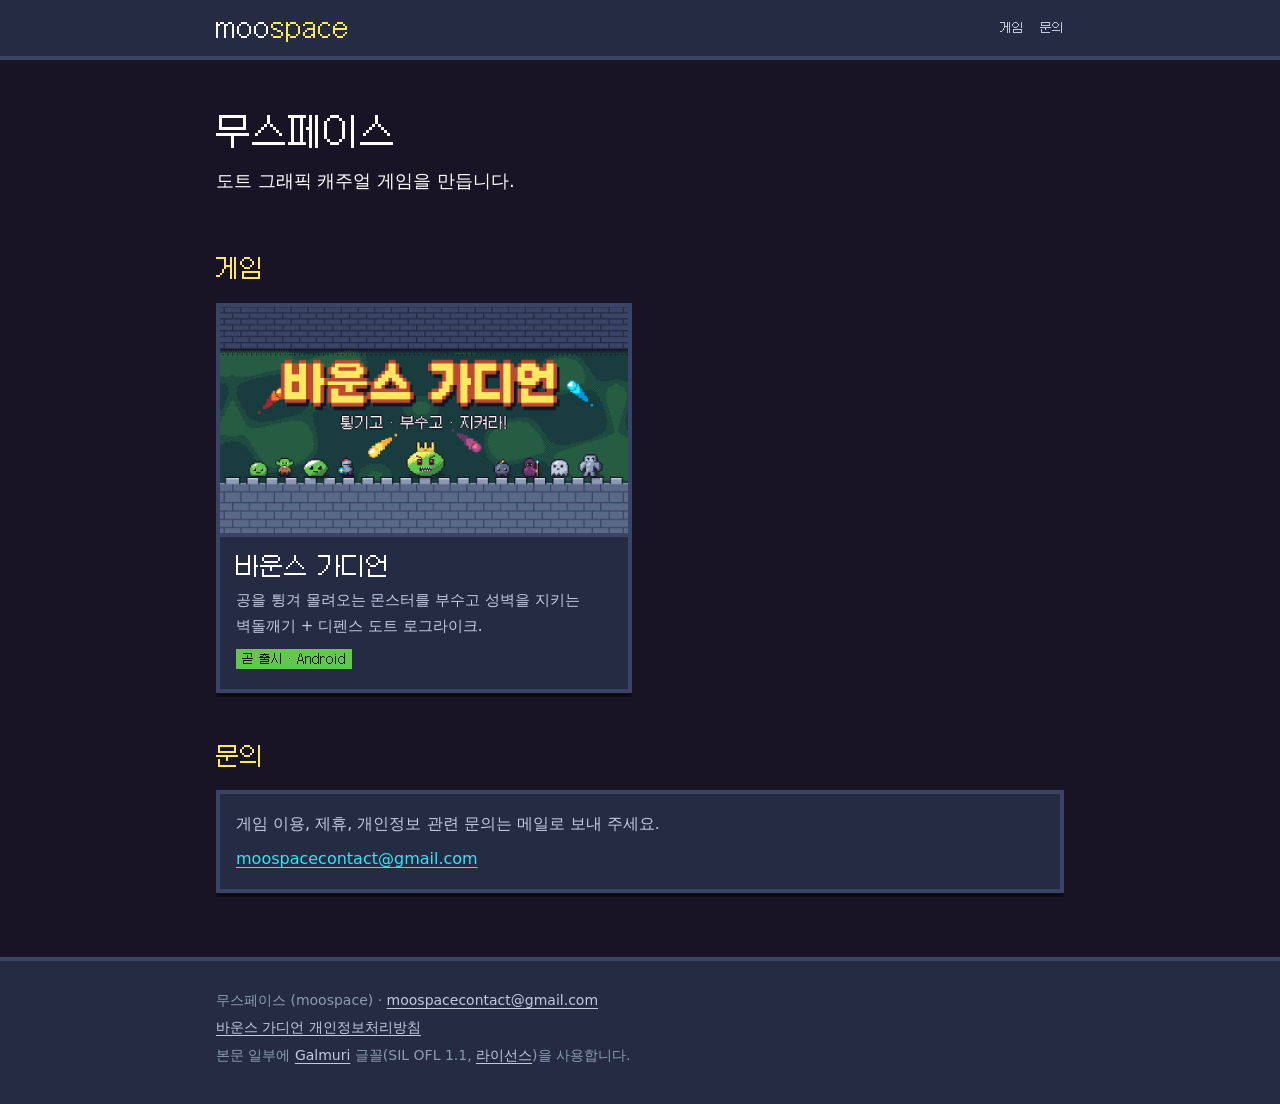
==== index.html @ c6a9579c "moospace site: studio home, Bounce Guardian page, privacy policy, app-ads.txt" ====
<!doctype html>
<html lang="ko">
<head>
<meta charset="utf-8">
<meta name="viewport" content="width=device-width, initial-scale=1">
<title>moospace · 무스페이스</title>
<meta name="description" content="게임 개발사 무스페이스(moospace)의 게임을 소개합니다.">
<meta name="theme-color" content="#181425">
<link rel="canonical" href="https://moul93.github.io/">
<link rel="icon" type="image/png" href="/assets/favicon.png">
<link rel="apple-touch-icon" href="/assets/apple-touch-icon.png">
<link rel="preload" href="/fonts/Galmuri11.woff2" as="font" type="font/woff2" crossorigin>
<link rel="stylesheet" href="/assets/site.css">
<meta property="og:type" content="website">
<meta property="og:site_name" content="moospace">
<meta property="og:title" content="moospace · 무스페이스">
<meta property="og:description" content="게임 개발사 무스페이스(moospace)의 게임을 소개합니다.">
<meta property="og:url" content="https://moul93.github.io/">
<meta property="og:image" content="https://moul93.github.io/bounce-guardian/img/graphic.png">
<meta property="og:image:width" content="1024">
<meta property="og:image:height" content="578">
<meta property="og:locale" content="ko_KR">
<meta name="twitter:card" content="summary_large_image">
</head>
<body>
<header class="site-head">
  <div class="wrap">
    <a class="brand" href="/">moo<span>space</span></a>
    <nav class="site-nav" aria-label="사이트">
      <a href="/#games">게임</a>
      <a href="/#contact">문의</a>
    </nav>
  </div>
</header>

<main class="wrap">
  <section class="hero-studio">
    <h1>무스페이스</h1>
    <p class="lead">도트 그래픽 캐주얼 게임을 만듭니다.</p>
  </section>

  <section id="games" aria-labelledby="games-title">
    <h2 id="games-title">게임</h2>
    <!-- To add a game: copy this <a class="game-card"> block, point it at /<game-id>/,
         and give the game its own folder (see README.md). -->
    <div class="games">
      <a class="panel game-card" href="/bounce-guardian/">
        <img src="/bounce-guardian/img/graphic.png" width="1024" height="578" alt="바운스 가디언 대표 이미지: 성벽 위로 몰려오는 슬라임과 몬스터들">
        <div class="body">
          <h3>바운스 가디언</h3>
          <p>공을 튕겨 몰려오는 몬스터를 부수고 성벽을 지키는 벽돌깨기 + 디펜스 도트 로그라이크.</p>
          <span class="tag">곧 출시 · Android</span>
        </div>
      </a>
    </div>
  </section>

  <section id="contact" aria-labelledby="contact-title">
    <h2 id="contact-title">문의</h2>
    <div class="panel">
      <p style="margin:0">게임 이용, 제휴, 개인정보 관련 문의는 메일로 보내 주세요.</p>
      <p style="margin:8px 0 0"><a href="mailto:moospacecontact@gmail.com">moospacecontact@gmail.com</a></p>
    </div>
  </section>
</main>

<footer class="site-foot">
  <div class="wrap">
    <p>무스페이스 (moospace) · <a href="mailto:moospacecontact@gmail.com">moospacecontact@gmail.com</a></p>
    <p><a href="/bounce-guardian/privacy.html">바운스 가디언 개인정보처리방침</a></p>
    <p>본문 일부에 <a href="https://github.com/quiple/galmuri">Galmuri</a> 글꼴(SIL OFL 1.1, <a href="/fonts/OFL.txt">라이선스</a>)을 사용합니다.</p>
  </div>
</footer>
</body>
</html>
---- assets/site.css ----
/* moospace site: one stylesheet for every page.
   Colours are from the Endesga 32 palette the games use (src/gfx/sprites.ts PAL).
   Galmuri11 is a 12px bitmap design: use it at 12 / 24 / 36px so its pixels stay on the grid. */

@font-face {
  font-family: 'Galmuri11';
  src: url('/fonts/Galmuri11.woff2') format('woff2');
  font-weight: 400;
  font-display: swap;
}

:root {
  color-scheme: dark;
  --ink: #181425;      /* K */
  --panel: #262b44;    /* k */
  --edge: #3a4466;     /* n */
  --dim: #8b9bb4;      /* s */
  --text: #c0cbdc;     /* l */
  --white: #ffffff;    /* W */
  --gold: #fee761;     /* Y */
  --orange: #feae34;   /* y */
  --rust: #be4a2f;     /* o */
  --cyan: #2ce8f5;     /* T */
  --blue: #0099db;     /* B */
  --navy: #124e89;     /* b */
  --green: #63c74d;    /* G */
  --pixel: 'Galmuri11', ui-monospace, monospace;
  --body: system-ui, -apple-system, 'Segoe UI', 'Apple SD Gothic Neo', 'Malgun Gothic', sans-serif;
}

* { box-sizing: border-box; }

html { -webkit-text-size-adjust: 100%; }

body {
  margin: 0;
  background: var(--ink);
  color: var(--text);
  font: 16px/1.7 var(--body);
  word-break: keep-all;
  overflow-wrap: anywhere;
}

img { max-width: 100%; height: auto; }
/* Only for images drawn at a whole multiple of their pixel grid (icons). Screenshots and banners
   are shown smaller than their files, where nearest-neighbour sampling would chew up the pixels. */
.pixel, img.pixel { image-rendering: pixelated; image-rendering: crisp-edges; }

a { color: var(--cyan); text-underline-offset: 3px; }
a:hover { color: var(--white); }
a:focus-visible, .btn:focus-visible { outline: 2px solid var(--gold); outline-offset: 2px; }

.wrap { max-width: 880px; margin: 0 auto; padding: 0 16px; }

/* ---- header / footer */
.site-head {
  border-bottom: 4px solid var(--edge);
  background: var(--panel);
}
.site-head .wrap { display: flex; align-items: center; justify-content: space-between; gap: 12px; height: 56px; }
.brand { font: 24px/1 var(--pixel); color: var(--white); text-decoration: none; letter-spacing: 1px; }
.brand span { color: var(--gold); }
.site-nav { display: flex; gap: 16px; font: 12px/1 var(--pixel); }
.site-nav a { color: var(--text); text-decoration: none; }
.site-nav a:hover { color: var(--gold); }

.site-foot {
  margin-top: 64px;
  border-top: 4px solid var(--edge);
  background: var(--panel);
  padding: 24px 0 32px;
  font-size: 14px;
  color: var(--dim);
}
.site-foot p { margin: 4px 0; }
.site-foot a { color: var(--text); }

/* ---- headings */
h1, h2, h3, .pixel-text { font-family: var(--pixel); font-weight: 400; line-height: 1.4; }
h1 { font-size: 36px; color: var(--white); margin: 0 0 8px; }
h2 { font-size: 24px; color: var(--gold); margin: 48px 0 16px; }
h3 { font-size: 24px; color: var(--white); margin: 0 0 8px; }
@media (max-width: 420px) { h1 { font-size: 24px; } }

.lead { font-size: 18px; color: var(--white); margin: 8px 0 0; }
.muted { color: var(--dim); }

/* ---- panels: square corners with a stepped pixel edge */
.panel {
  background: var(--panel);
  border: 4px solid var(--edge);
  box-shadow: 0 4px 0 0 #0d0b14;
  padding: 16px;
}

/* ---- buttons, like the game's (flat colour, darker bottom edge) */
.btn {
  display: inline-flex; align-items: center; justify-content: center; gap: 8px;
  min-height: 48px; padding: 0 20px;
  font: 12px/1 var(--pixel); font-size: 24px;
  color: var(--ink); background: var(--orange);
  border: 0; border-bottom: 4px solid var(--rust);
  text-decoration: none;
}
.btn:hover { color: var(--ink); filter: brightness(1.08); }
.btn.blue { background: var(--blue); color: var(--white); border-bottom-color: var(--navy); }
.btn.small { font-size: 12px; min-height: 36px; padding: 0 14px; }
.btn[aria-disabled='true'] { background: var(--edge); color: var(--dim); border-bottom-color: #262b44; cursor: default; filter: none; }
.btn-row { display: flex; flex-wrap: wrap; gap: 12px; margin-top: 20px; }

/* ---- studio home */
.hero-studio { padding: 48px 0 8px; }
.games { display: grid; gap: 16px; grid-template-columns: repeat(auto-fill, minmax(min(100%, 340px), 1fr)); }
.game-card { display: flex; flex-direction: column; padding: 0; text-decoration: none; color: var(--text); }
.game-card:hover { border-color: var(--blue); color: var(--text); }
.game-card img { display: block; width: 100%; aspect-ratio: 1024 / 578; object-fit: cover; border-bottom: 4px solid var(--edge); }
.game-card .body { padding: 14px 16px 16px; }
.game-card h3 { margin-bottom: 4px; }
.game-card p { margin: 0; font-size: 15px; }
.tag { display: inline-block; margin-top: 10px; font: 12px/1 var(--pixel); color: var(--ink); background: var(--green); padding: 4px 6px; }

/* ---- game page */
.game-hero { padding: 24px 0 0; }
.game-hero .banner { display: block; width: 100%; border: 4px solid var(--edge); }
.title-row { display: flex; align-items: center; gap: 16px; margin-top: 24px; }
.title-row img { width: 88px; height: 88px; border: 4px solid var(--edge); flex: none; }
.title-row h1 { margin: 0; }
.title-row .sub { font: 12px/1.4 var(--pixel); color: var(--dim); margin: 4px 0 0; }

.store-note { font: 12px/1.6 var(--pixel); color: var(--dim); margin: 10px 0 0; }

.shots {
  display: grid; grid-auto-flow: column; grid-auto-columns: min(62%, 240px);
  gap: 12px; overflow-x: auto; padding: 4px 0 12px;
  scroll-snap-type: x mandatory; -webkit-overflow-scrolling: touch;
}
.shots figure { margin: 0; scroll-snap-align: start; }
.shots img { display: block; width: 100%; aspect-ratio: 720 / 1280; border: 4px solid var(--edge); background: var(--panel); }
.shots figcaption { font: 12px/1.5 var(--pixel); color: var(--dim); margin-top: 6px; }
.shots-hint { font: 12px/1 var(--pixel); color: var(--dim); margin: 0 0 8px; }

.features { display: grid; gap: 12px; grid-template-columns: repeat(auto-fill, minmax(min(100%, 260px), 1fr)); }
.features .panel h3 { font-size: 12px; color: var(--gold); margin-bottom: 6px; }
.features .panel p { margin: 0; font-size: 15px; }

.facts { margin: 0; padding: 0; list-style: none; }
.facts li { padding: 8px 0; border-bottom: 2px dashed var(--edge); }
.facts li:last-child { border-bottom: 0; }

/* ---- documents (privacy policy) */
.doc { max-width: 720px; }
.doc h1 { font-size: 24px; margin-top: 40px; }
.doc h2 { font-size: 16px; font-family: var(--body); font-weight: 700; color: var(--white); margin: 32px 0 8px; }
.doc .meta { color: var(--dim); font-size: 14px; }
.doc hr { border: 0; border-top: 4px solid var(--edge); margin: 48px 0; }
.doc ul { padding-left: 1.3em; }
.crumb { font: 12px/1 var(--pixel); margin: 24px 0 0; }
.crumb a { color: var(--dim); text-decoration: none; }
.crumb a:hover { color: var(--gold); }

/* ---- 404 */
.lost { text-align: center; padding: 72px 0 24px; }
.lost .big { font: 36px/1 var(--pixel); color: var(--gold); font-size: 72px; margin: 0; }
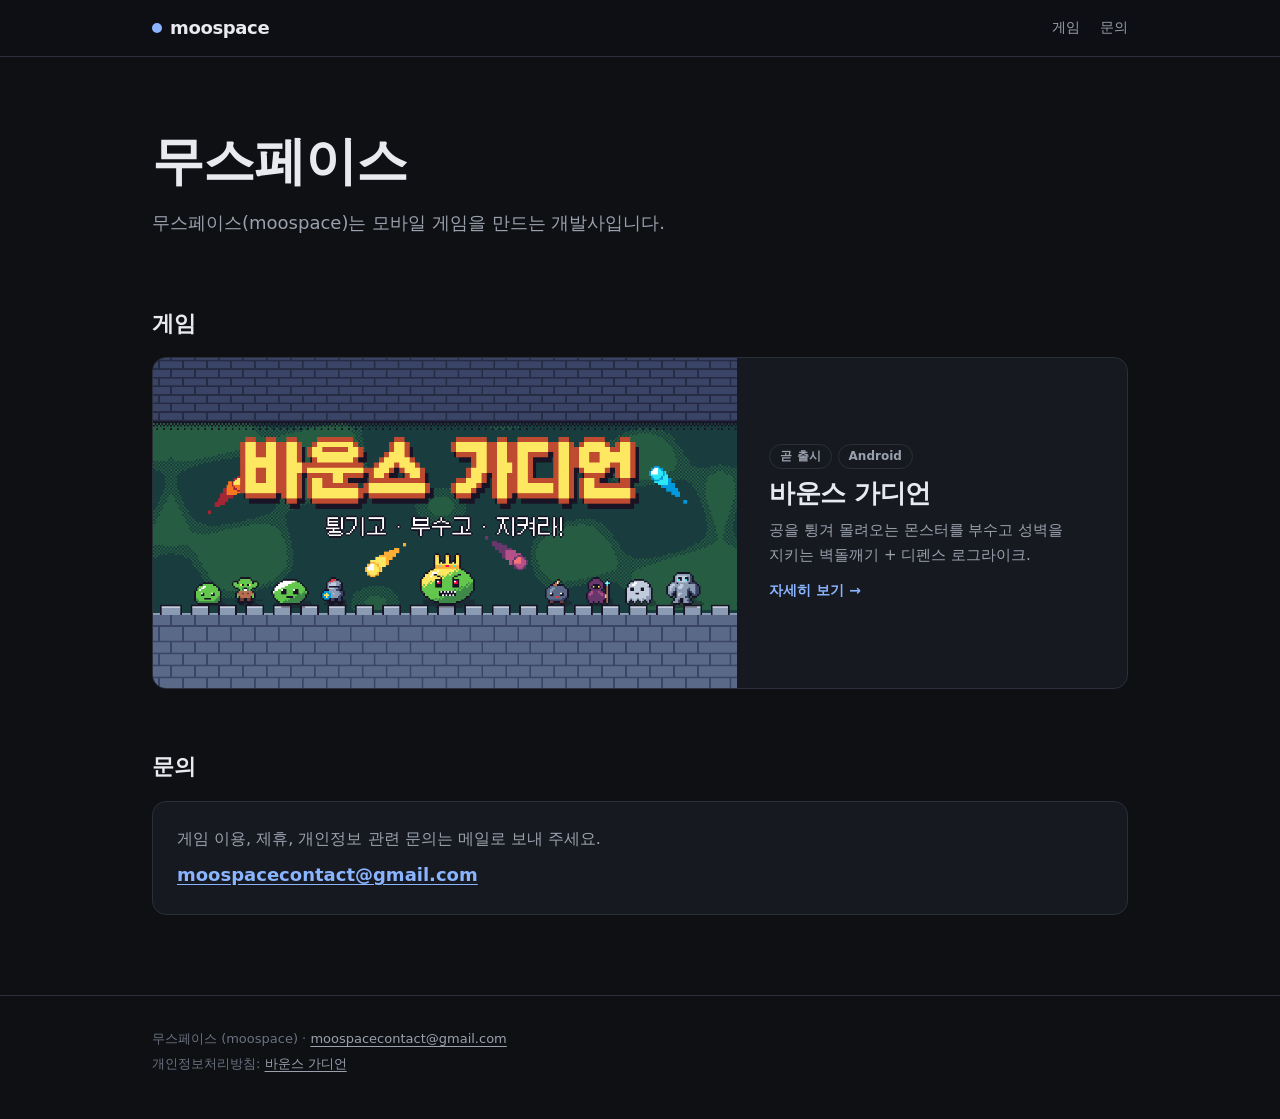
==== commit 951e62c5: "Neutral studio home; Bounce Guardian keeps its pixel style (game.css)" ====
--- a/index.html
+++ b/index.html
@@ -5,11 +5,11 @@
 <meta name="viewport" content="width=device-width, initial-scale=1">
 <title>moospace · 무스페이스</title>
 <meta name="description" content="게임 개발사 무스페이스(moospace)의 게임을 소개합니다.">
-<meta name="theme-color" content="#181425">
+<meta name="theme-color" content="#0e1014">
 <link rel="canonical" href="https://moul93.github.io/">
-<link rel="icon" type="image/png" href="/assets/favicon.png">
+<link rel="icon" type="image/svg+xml" href="/assets/favicon.svg">
+<link rel="icon" type="image/png" sizes="32x32" href="/assets/favicon-32.png">
 <link rel="apple-touch-icon" href="/assets/apple-touch-icon.png">
-<link rel="preload" href="/fonts/Galmuri11.woff2" as="font" type="font/woff2" crossorigin>
 <link rel="stylesheet" href="/assets/site.css">
 <meta property="og:type" content="website">
 <meta property="og:site_name" content="moospace">
@@ -25,41 +25,42 @@
 <body>
 <header class="site-head">
   <div class="wrap">
-    <a class="brand" href="/">moo<span>space</span></a>
+    <a class="brand" href="/">moospace</a>
     <nav class="site-nav" aria-label="사이트">
-      <a href="/#games">게임</a>
-      <a href="/#contact">문의</a>
+      <a href="#games">게임</a>
+      <a href="#contact">문의</a>
     </nav>
   </div>
 </header>
 
 <main class="wrap">
-  <section class="hero-studio">
+  <section class="hero">
     <h1>무스페이스</h1>
-    <p class="lead">도트 그래픽 캐주얼 게임을 만듭니다.</p>
+    <p>무스페이스(moospace)는 모바일 게임을 만드는 개발사입니다.</p>
   </section>
 
   <section id="games" aria-labelledby="games-title">
-    <h2 id="games-title">게임</h2>
-    <!-- To add a game: copy this <a class="game-card"> block, point it at /<game-id>/,
-         and give the game its own folder (see README.md). -->
+    <h2 class="section-title" id="games-title">게임</h2>
+    <!-- One <a class="game-card"> per game, newest first. The grid lays out 1, 2, 3 or 4 cards
+         on its own (see .games in assets/site.css). Key art: 16:9 or close to it. -->
     <div class="games">
-      <a class="panel game-card" href="/bounce-guardian/">
-        <img src="/bounce-guardian/img/graphic.png" width="1024" height="578" alt="바운스 가디언 대표 이미지: 성벽 위로 몰려오는 슬라임과 몬스터들">
+      <a class="game-card" href="/bounce-guardian/">
+        <img class="art" src="/bounce-guardian/img/graphic.png" width="1024" height="578" alt="바운스 가디언 대표 이미지: 성벽 위로 몰려오는 슬라임과 몬스터들">
         <div class="body">
+          <ul class="chips"><li>곧 출시</li><li>Android</li></ul>
           <h3>바운스 가디언</h3>
-          <p>공을 튕겨 몰려오는 몬스터를 부수고 성벽을 지키는 벽돌깨기 + 디펜스 도트 로그라이크.</p>
-          <span class="tag">곧 출시 · Android</span>
+          <p>공을 튕겨 몰려오는 몬스터를 부수고 성벽을 지키는 벽돌깨기 + 디펜스 로그라이크.</p>
+          <span class="more">자세히 보기 →</span>
         </div>
       </a>
     </div>
   </section>
 
   <section id="contact" aria-labelledby="contact-title">
-    <h2 id="contact-title">문의</h2>
-    <div class="panel">
-      <p style="margin:0">게임 이용, 제휴, 개인정보 관련 문의는 메일로 보내 주세요.</p>
-      <p style="margin:8px 0 0"><a href="mailto:moospacecontact@gmail.com">moospacecontact@gmail.com</a></p>
+    <h2 class="section-title" id="contact-title">문의</h2>
+    <div class="contact">
+      <p>게임 이용, 제휴, 개인정보 관련 문의는 메일로 보내 주세요.</p>
+      <a class="mail" href="mailto:moospacecontact@gmail.com">moospacecontact@gmail.com</a>
     </div>
   </section>
 </main>
@@ -67,8 +68,7 @@
 <footer class="site-foot">
   <div class="wrap">
     <p>무스페이스 (moospace) · <a href="mailto:moospacecontact@gmail.com">moospacecontact@gmail.com</a></p>
-    <p><a href="/bounce-guardian/privacy.html">바운스 가디언 개인정보처리방침</a></p>
-    <p>본문 일부에 <a href="https://github.com/quiple/galmuri">Galmuri</a> 글꼴(SIL OFL 1.1, <a href="/fonts/OFL.txt">라이선스</a>)을 사용합니다.</p>
+    <p>개인정보처리방침: <a href="/bounce-guardian/privacy.html">바운스 가디언</a></p>
   </div>
 </footer>
 </body>
--- a/assets/site.css
+++ b/assets/site.css
@@ -1,31 +1,24 @@
-/* moospace site: one stylesheet for every page.
-   Colours are from the Endesga 32 palette the games use (src/gfx/sprites.ts PAL).
-   Galmuri11 is a 12px bitmap design: use it at 12 / 24 / 36px so its pixels stay on the grid. */
+/* moospace studio site: the shared, game-neutral stylesheet.
+   Every page loads this one. It styles the studio chrome (header, footer), the home page,
+   plain documents and the 404 page, and stays out of any one game's look so games with
+   different genres and art styles sit on it equally.
 
-@font-face {
-  font-family: 'Galmuri11';
-  src: url('/fonts/Galmuri11.woff2') format('woff2');
-  font-weight: 400;
-  font-display: swap;
-}
+   A game page adds its own stylesheet (e.g. /bounce-guardian/game.css) and scopes every rule
+   under its <main class="game …"> so it never restyles the shared header and footer.
+   No web fonts here: the system sans-serif keeps the home page light. */
 
 :root {
   color-scheme: dark;
-  --ink: #181425;      /* K */
-  --panel: #262b44;    /* k */
-  --edge: #3a4466;     /* n */
-  --dim: #8b9bb4;      /* s */
-  --text: #c0cbdc;     /* l */
-  --white: #ffffff;    /* W */
-  --gold: #fee761;     /* Y */
-  --orange: #feae34;   /* y */
-  --rust: #be4a2f;     /* o */
-  --cyan: #2ce8f5;     /* T */
-  --blue: #0099db;     /* B */
-  --navy: #124e89;     /* b */
-  --green: #63c74d;    /* G */
-  --pixel: 'Galmuri11', ui-monospace, monospace;
-  --body: system-ui, -apple-system, 'Segoe UI', 'Apple SD Gothic Neo', 'Malgun Gothic', sans-serif;
+  --bg: #0e1014;
+  --surface: #161920;
+  --surface-2: #1d212a;
+  --line: #2a2f3a;
+  --text: #e8eaef;
+  --muted: #9aa1ad;
+  --faint: #6b7280;
+  --accent: #8ab4ff;
+  --radius: 14px;
+  --sans: system-ui, -apple-system, 'Segoe UI', 'Apple SD Gothic Neo', 'Malgun Gothic', 'Noto Sans KR', sans-serif;
 }
 
 * { box-sizing: border-box; }
@@ -34,130 +27,123 @@
 
 body {
   margin: 0;
-  background: var(--ink);
+  background: var(--bg);
   color: var(--text);
-  font: 16px/1.7 var(--body);
+  font: 16px/1.65 var(--sans);
   word-break: keep-all;
   overflow-wrap: anywhere;
+  -webkit-font-smoothing: antialiased;
 }
 
 img { max-width: 100%; height: auto; }
-/* Only for images drawn at a whole multiple of their pixel grid (icons). Screenshots and banners
-   are shown smaller than their files, where nearest-neighbour sampling would chew up the pixels. */
-.pixel, img.pixel { image-rendering: pixelated; image-rendering: crisp-edges; }
 
-a { color: var(--cyan); text-underline-offset: 3px; }
-a:hover { color: var(--white); }
-a:focus-visible, .btn:focus-visible { outline: 2px solid var(--gold); outline-offset: 2px; }
+a { color: var(--accent); text-underline-offset: 3px; }
+a:hover { color: var(--text); }
+:focus-visible { outline: 2px solid var(--accent); outline-offset: 3px; border-radius: 4px; }
 
-.wrap { max-width: 880px; margin: 0 auto; padding: 0 16px; }
+.wrap { max-width: 1040px; margin: 0 auto; padding: 0 16px; }
+@media (min-width: 720px) { .wrap { padding: 0 32px; } }
 
-/* ---- header / footer */
+/* ---- studio header / footer (shared by every page, including game pages) */
 .site-head {
-  border-bottom: 4px solid var(--edge);
-  background: var(--panel);
+  position: sticky; top: 0; z-index: 10;
+  background: rgba(14, 16, 20, 0.86);
+  -webkit-backdrop-filter: saturate(1.4) blur(12px);
+  backdrop-filter: saturate(1.4) blur(12px);
+  border-bottom: 1px solid var(--line);
 }
-.site-head .wrap { display: flex; align-items: center; justify-content: space-between; gap: 12px; height: 56px; }
-.brand { font: 24px/1 var(--pixel); color: var(--white); text-decoration: none; letter-spacing: 1px; }
-.brand span { color: var(--gold); }
-.site-nav { display: flex; gap: 16px; font: 12px/1 var(--pixel); }
-.site-nav a { color: var(--text); text-decoration: none; }
-.site-nav a:hover { color: var(--gold); }
+.site-head .wrap { display: flex; align-items: center; justify-content: space-between; gap: 16px; height: 56px; }
+.brand {
+  display: inline-flex; align-items: center; gap: 8px;
+  color: var(--text); text-decoration: none;
+  font-weight: 700; font-size: 18px; letter-spacing: -0.02em;
+}
+.brand::before { content: ''; width: 10px; height: 10px; border-radius: 50%; background: var(--accent); }
+.brand:hover { color: var(--text); }
+.site-nav { display: flex; gap: 20px; font-size: 14px; }
+.site-nav a { color: var(--muted); text-decoration: none; }
+.site-nav a:hover { color: var(--text); }
 
 .site-foot {
-  margin-top: 64px;
-  border-top: 4px solid var(--edge);
-  background: var(--panel);
-  padding: 24px 0 32px;
-  font-size: 14px;
-  color: var(--dim);
+  margin-top: 80px;
+  border-top: 1px solid var(--line);
+  padding: 28px 0 40px;
+  font-size: 13px;
+  color: var(--faint);
+  background: var(--bg);
 }
 .site-foot p { margin: 4px 0; }
-.site-foot a { color: var(--text); }
+.site-foot a { color: var(--muted); }
+.site-foot a:hover { color: var(--text); }
 
-/* ---- headings */
-h1, h2, h3, .pixel-text { font-family: var(--pixel); font-weight: 400; line-height: 1.4; }
-h1 { font-size: 36px; color: var(--white); margin: 0 0 8px; }
-h2 { font-size: 24px; color: var(--gold); margin: 48px 0 16px; }
-h3 { font-size: 24px; color: var(--white); margin: 0 0 8px; }
-@media (max-width: 420px) { h1 { font-size: 24px; } }
+/* ---- type */
+h1, h2, h3 { line-height: 1.25; letter-spacing: -0.02em; margin: 0; }
+.section-title { font-size: 22px; font-weight: 700; margin: 64px 0 20px; }
 
-.lead { font-size: 18px; color: var(--white); margin: 8px 0 0; }
-.muted { color: var(--dim); }
+/* ---- buttons */
+.btn {
+  display: inline-flex; align-items: center; justify-content: center; gap: 8px;
+  min-height: 44px; padding: 0 18px; border-radius: 10px;
+  background: var(--text); color: var(--bg);
+  font-weight: 600; font-size: 15px; text-decoration: none;
+}
+.btn:hover { color: var(--bg); background: #fff; }
+.btn.ghost { background: transparent; color: var(--text); border: 1px solid var(--line); }
+.btn.ghost:hover { background: var(--surface-2); color: var(--text); }
+.btn-row { display: flex; flex-wrap: wrap; gap: 10px; margin-top: 24px; }
 
-/* ---- panels: square corners with a stepped pixel edge */
-.panel {
-  background: var(--panel);
-  border: 4px solid var(--edge);
-  box-shadow: 0 4px 0 0 #0d0b14;
-  padding: 16px;
+/* ---- studio home */
+.hero { padding: 72px 0 8px; }
+.hero h1 { font-size: clamp(34px, 8vw, 52px); font-weight: 800; }
+.hero p { font-size: 18px; color: var(--muted); margin: 14px 0 0; max-width: 34em; }
+
+/* Game grid. The key art is the card's subject.
+   1 game: one wide feature card. 2 or 4: side by side. 3 (any odd count): the first is featured
+   and the rest pair up. Phones: one column. */
+.games { display: grid; gap: 20px; grid-template-columns: 1fr; }
+
+.game-card {
+  display: flex; flex-direction: column;
+  background: var(--surface);
+  border: 1px solid var(--line);
+  border-radius: var(--radius);
+  overflow: hidden;
+  color: var(--text); text-decoration: none;
+  transition: transform 0.18s ease, border-color 0.18s ease;
+}
+.game-card:hover { color: var(--text); border-color: #3b4252; transform: translateY(-2px); }
+.game-card .art { display: block; width: 100%; aspect-ratio: 16 / 9; object-fit: cover; background: var(--surface-2); }
+.game-card .body { padding: 18px 20px 20px; display: flex; flex-direction: column; gap: 8px; }
+.game-card h3 { font-size: 20px; font-weight: 700; }
+.game-card p { margin: 0; color: var(--muted); font-size: 15px; }
+.game-card .more { margin-top: 4px; font-size: 14px; font-weight: 600; color: var(--accent); }
+
+@media (min-width: 720px) {
+  .games { grid-template-columns: 1fr 1fr; gap: 24px; }
+  .games > .game-card:first-child:nth-last-child(odd) { grid-column: 1 / -1; flex-direction: row; }
+  .games > .game-card:first-child:nth-last-child(odd) .art { width: 60%; flex: none; aspect-ratio: auto; min-height: 300px; }
+  .games > .game-card:first-child:nth-last-child(odd) .body { padding: 32px; justify-content: center; }
+  .games > .game-card:first-child:nth-last-child(odd) h3 { font-size: 26px; }
 }
 
-/* ---- buttons, like the game's (flat colour, darker bottom edge) */
-.btn {
-  display: inline-flex; align-items: center; justify-content: center; gap: 8px;
-  min-height: 48px; padding: 0 20px;
-  font: 12px/1 var(--pixel); font-size: 24px;
-  color: var(--ink); background: var(--orange);
-  border: 0; border-bottom: 4px solid var(--rust);
-  text-decoration: none;
-}
-.btn:hover { color: var(--ink); filter: brightness(1.08); }
-.btn.blue { background: var(--blue); color: var(--white); border-bottom-color: var(--navy); }
-.btn.small { font-size: 12px; min-height: 36px; padding: 0 14px; }
-.btn[aria-disabled='true'] { background: var(--edge); color: var(--dim); border-bottom-color: #262b44; cursor: default; filter: none; }
-.btn-row { display: flex; flex-wrap: wrap; gap: 12px; margin-top: 20px; }
+.chips { display: flex; flex-wrap: wrap; gap: 6px; margin: 0; padding: 0; list-style: none; }
+.chips li { font-size: 12px; font-weight: 600; color: var(--muted); border: 1px solid var(--line); border-radius: 999px; padding: 2px 10px; }
 
-/* ---- studio home */
-.hero-studio { padding: 48px 0 8px; }
-.games { display: grid; gap: 16px; grid-template-columns: repeat(auto-fill, minmax(min(100%, 340px), 1fr)); }
-.game-card { display: flex; flex-direction: column; padding: 0; text-decoration: none; color: var(--text); }
-.game-card:hover { border-color: var(--blue); color: var(--text); }
-.game-card img { display: block; width: 100%; aspect-ratio: 1024 / 578; object-fit: cover; border-bottom: 4px solid var(--edge); }
-.game-card .body { padding: 14px 16px 16px; }
-.game-card h3 { margin-bottom: 4px; }
-.game-card p { margin: 0; font-size: 15px; }
-.tag { display: inline-block; margin-top: 10px; font: 12px/1 var(--pixel); color: var(--ink); background: var(--green); padding: 4px 6px; }
+.contact { background: var(--surface); border: 1px solid var(--line); border-radius: var(--radius); padding: 24px; }
+.contact p { margin: 0; color: var(--muted); }
+.contact .mail { display: inline-block; margin-top: 8px; font-size: 18px; font-weight: 600; }
 
-/* ---- game page */
-.game-hero { padding: 24px 0 0; }
-.game-hero .banner { display: block; width: 100%; border: 4px solid var(--edge); }
-.title-row { display: flex; align-items: center; gap: 16px; margin-top: 24px; }
-.title-row img { width: 88px; height: 88px; border: 4px solid var(--edge); flex: none; }
-.title-row h1 { margin: 0; }
-.title-row .sub { font: 12px/1.4 var(--pixel); color: var(--dim); margin: 4px 0 0; }
-
-.store-note { font: 12px/1.6 var(--pixel); color: var(--dim); margin: 10px 0 0; }
-
-.shots {
-  display: grid; grid-auto-flow: column; grid-auto-columns: min(62%, 240px);
-  gap: 12px; overflow-x: auto; padding: 4px 0 12px;
-  scroll-snap-type: x mandatory; -webkit-overflow-scrolling: touch;
-}
-.shots figure { margin: 0; scroll-snap-align: start; }
-.shots img { display: block; width: 100%; aspect-ratio: 720 / 1280; border: 4px solid var(--edge); background: var(--panel); }
-.shots figcaption { font: 12px/1.5 var(--pixel); color: var(--dim); margin-top: 6px; }
-.shots-hint { font: 12px/1 var(--pixel); color: var(--dim); margin: 0 0 8px; }
-
-.features { display: grid; gap: 12px; grid-template-columns: repeat(auto-fill, minmax(min(100%, 260px), 1fr)); }
-.features .panel h3 { font-size: 12px; color: var(--gold); margin-bottom: 6px; }
-.features .panel p { margin: 0; font-size: 15px; }
-
-.facts { margin: 0; padding: 0; list-style: none; }
-.facts li { padding: 8px 0; border-bottom: 2px dashed var(--edge); }
-.facts li:last-child { border-bottom: 0; }
-
-/* ---- documents (privacy policy) */
+/* ---- plain documents (a game page may restyle these under its own main class) */
 .doc { max-width: 720px; }
-.doc h1 { font-size: 24px; margin-top: 40px; }
-.doc h2 { font-size: 16px; font-family: var(--body); font-weight: 700; color: var(--white); margin: 32px 0 8px; }
-.doc .meta { color: var(--dim); font-size: 14px; }
-.doc hr { border: 0; border-top: 4px solid var(--edge); margin: 48px 0; }
+.doc h1 { font-size: 26px; margin-top: 40px; }
+.doc h2 { font-size: 17px; margin: 32px 0 8px; }
+.doc .meta { color: var(--muted); font-size: 14px; }
+.doc hr { border: 0; border-top: 1px solid var(--line); margin: 48px 0; }
 .doc ul { padding-left: 1.3em; }
-.crumb { font: 12px/1 var(--pixel); margin: 24px 0 0; }
-.crumb a { color: var(--dim); text-decoration: none; }
-.crumb a:hover { color: var(--gold); }
 
 /* ---- 404 */
-.lost { text-align: center; padding: 72px 0 24px; }
-.lost .big { font: 36px/1 var(--pixel); color: var(--gold); font-size: 72px; margin: 0; }
+.lost { text-align: center; padding: 96px 0 24px; }
+.lost .code { font-size: 72px; font-weight: 800; letter-spacing: -0.04em; color: var(--faint); margin: 0; line-height: 1; }
+.lost h1 { font-size: 24px; margin-top: 16px; }
+.lost p { color: var(--muted); }
+.lost .btn-row { justify-content: center; }
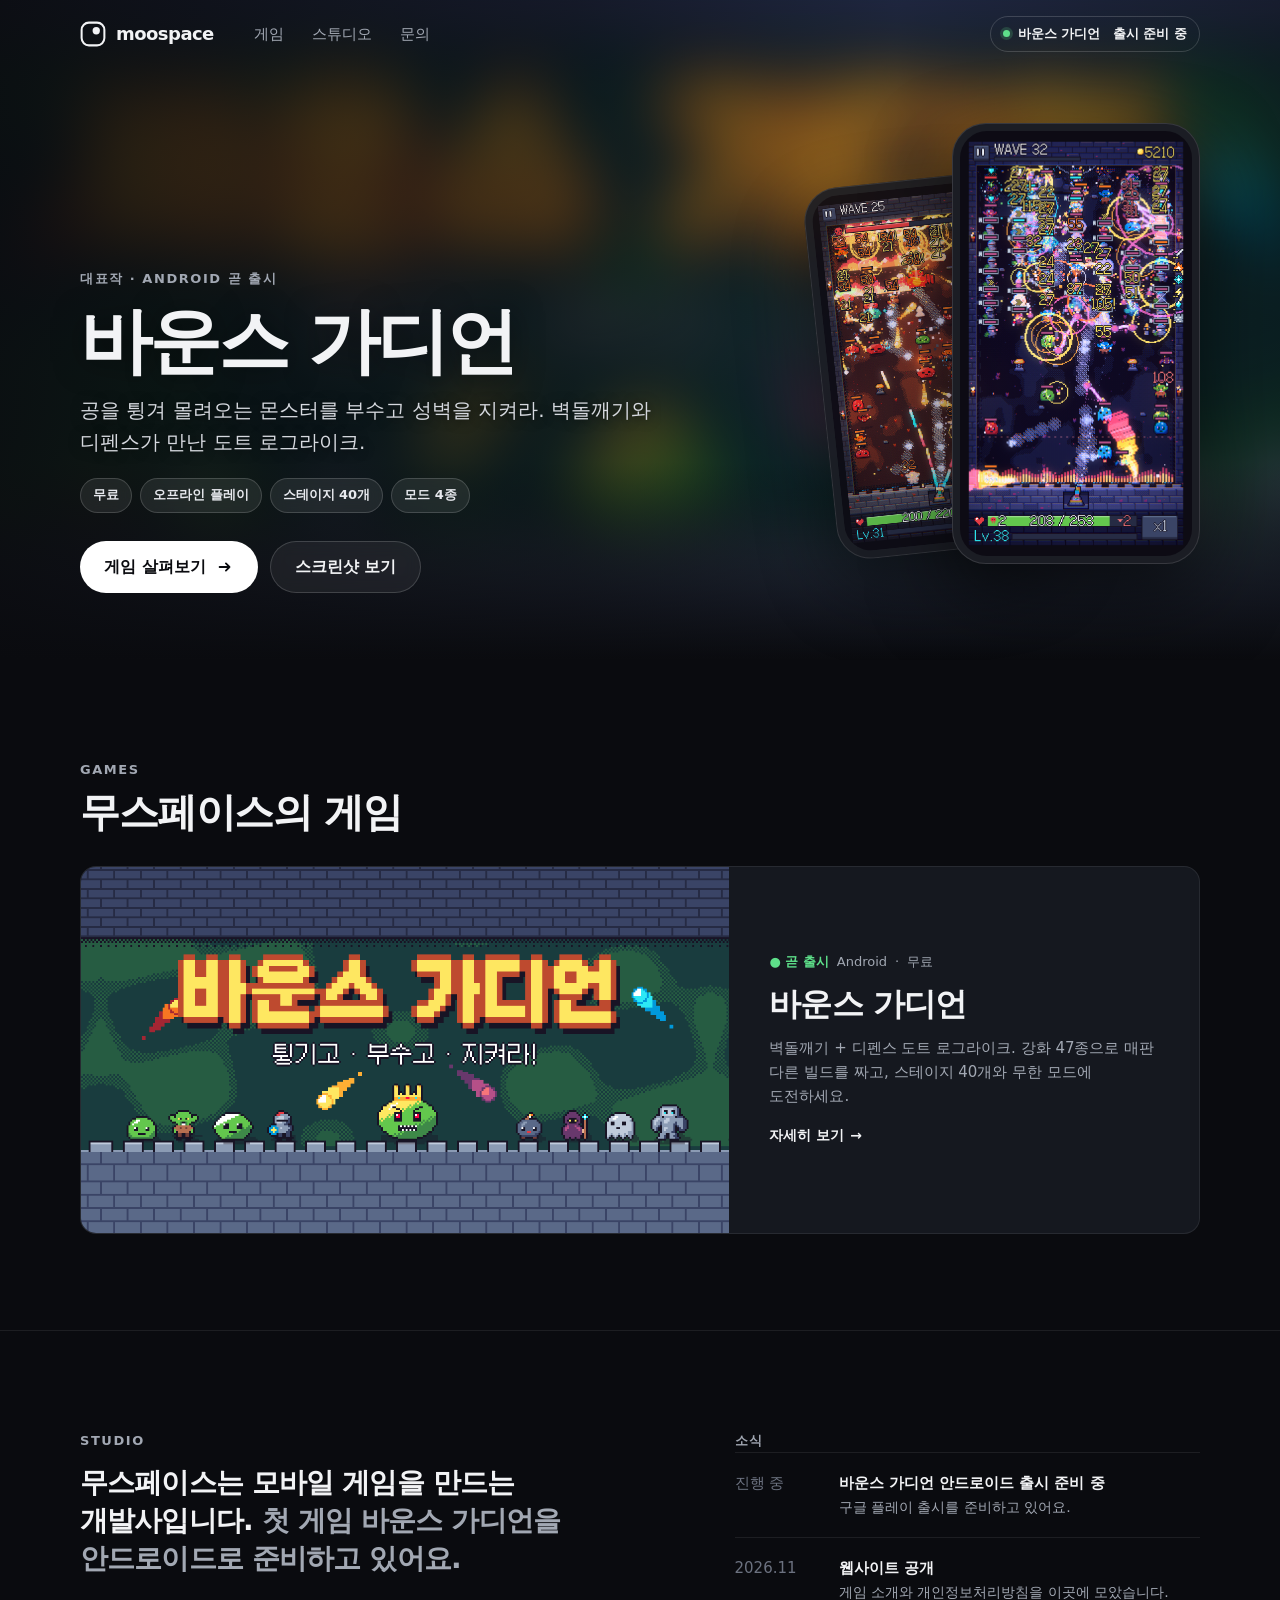
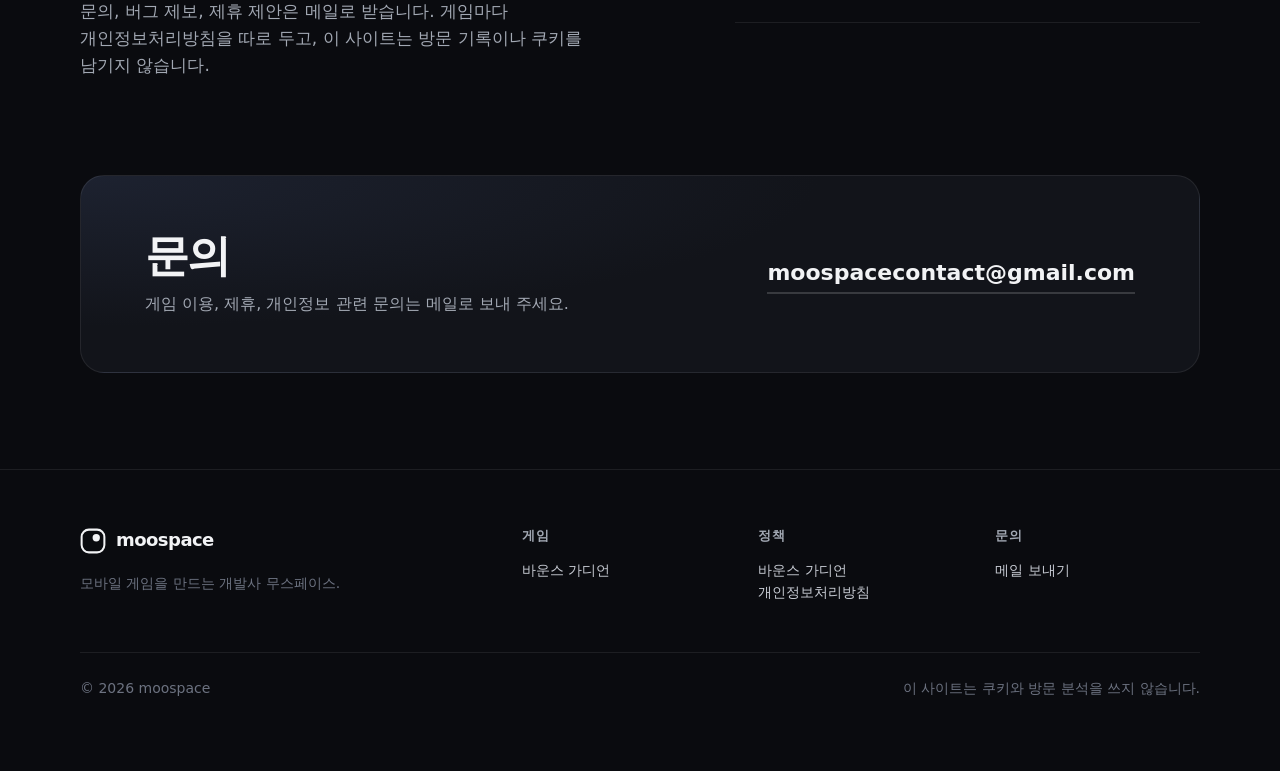
==== commit 17572031: "Studio home (spotlight) and Bounce Guardian page (game world)" ====
--- a/index.html
+++ b/index.html
@@ -5,7 +5,7 @@
 <meta name="viewport" content="width=device-width, initial-scale=1">
 <title>moospace · 무스페이스</title>
 <meta name="description" content="게임 개발사 무스페이스(moospace)의 게임을 소개합니다.">
-<meta name="theme-color" content="#0e1014">
+<meta name="theme-color" content="#0a0b0f">
 <link rel="canonical" href="https://moul93.github.io/">
 <link rel="icon" type="image/svg+xml" href="/assets/favicon.svg">
 <link rel="icon" type="image/png" sizes="32x32" href="/assets/favicon-32.png">
@@ -23,52 +23,97 @@
 <meta name="twitter:card" content="summary_large_image">
 </head>
 <body>
-<header class="site-head">
+<header class="head">
   <div class="wrap">
-    <a class="brand" href="/">moospace</a>
-    <nav class="site-nav" aria-label="사이트">
-      <a href="#games">게임</a>
-      <a href="#contact">문의</a>
+    <a class="mark" href="/"><svg viewBox="0 0 32 32" aria-hidden="true"><rect x="2" y="2" width="28" height="28" rx="9" fill="none" stroke="currentColor" stroke-width="2.5"/><circle cx="20" cy="12" r="4.5" fill="currentColor"/></svg>moospace</a>
+    <nav class="nav" aria-label="사이트">
+      <a href="#games">게임</a><a href="#studio">스튜디오</a><a href="#contact">문의</a>
     </nav>
+    <a class="pill" href="/bounce-guardian/"><span class="dot"></span><span class="long">바운스 가디언&nbsp;</span>출시 준비 중</a>
   </div>
 </header>
 
-<main class="wrap">
-  <section class="hero">
-    <h1>무스페이스</h1>
-    <p>무스페이스(moospace)는 모바일 게임을 만드는 개발사입니다.</p>
-  </section>
-
-  <section id="games" aria-labelledby="games-title">
-    <h2 class="section-title" id="games-title">게임</h2>
-    <!-- One <a class="game-card"> per game, newest first. The grid lays out 1, 2, 3 or 4 cards
-         on its own (see .games in assets/site.css). Key art: 16:9 or close to it. -->
-    <div class="games">
-      <a class="game-card" href="/bounce-guardian/">
-        <img class="art" src="/bounce-guardian/img/graphic.png" width="1024" height="578" alt="바운스 가디언 대표 이미지: 성벽 위로 몰려오는 슬라임과 몬스터들">
-        <div class="body">
-          <ul class="chips"><li>곧 출시</li><li>Android</li></ul>
-          <h3>바운스 가디언</h3>
-          <p>공을 튕겨 몰려오는 몬스터를 부수고 성벽을 지키는 벽돌깨기 + 디펜스 로그라이크.</p>
-          <span class="more">자세히 보기 →</span>
+<main>
+  <!-- Featured game. To feature another game later, swap the images, text and links here. -->
+  <section class="hero" aria-labelledby="hero-title">
+    <div class="bg"><img src="/bounce-guardian/img/graphic.png" alt=""></div>
+    <div class="wrap inner">
+      <div>
+        <span class="eyebrow">대표작 · Android 곧 출시</span>
+        <h1 id="hero-title">바운스 가디언</h1>
+        <p class="tag">공을 튕겨 몰려오는 몬스터를 부수고 성벽을 지켜라. 벽돌깨기와 디펜스가 만난 도트 로그라이크.</p>
+        <ul class="facts-inline"><li>무료</li><li>오프라인 플레이</li><li>스테이지 40개</li><li>모드 4종</li></ul>
+        <div class="cta">
+          <a class="btn primary" href="/bounce-guardian/">게임 살펴보기 <svg viewBox="0 0 20 20" aria-hidden="true"><path d="M4 10h11m-4-4 4 4-4 4" fill="none" stroke="currentColor" stroke-width="2" stroke-linecap="round" stroke-linejoin="round"/></svg></a>
+          <a class="btn ghost" href="/bounce-guardian/#shots">스크린샷 보기</a>
         </div>
-      </a>
+        <div class="mobile-shot"><img src="/bounce-guardian/img/graphic.png" width="1024" height="578" alt="바운스 가디언 대표 이미지: 성벽 위로 몰려오는 슬라임 킹과 몬스터들"></div>
+      </div>
+      <div class="phones" aria-hidden="true">
+        <div class="phone"><img src="/bounce-guardian/img/shot-1-battle.png" alt=""></div>
+        <div class="phone"><img src="/bounce-guardian/img/shot-2-boss.png" alt=""></div>
+      </div>
     </div>
   </section>
 
-  <section id="contact" aria-labelledby="contact-title">
-    <h2 class="section-title" id="contact-title">문의</h2>
+  <section class="section" id="games" aria-labelledby="games-title">
+    <div class="wrap">
+      <div class="sec-head">
+        <div><span class="eyebrow">Games</span><h2 id="games-title">무스페이스의 게임</h2></div>
+      </div>
+      <!-- One <a class="game"> card per game, newest first. The grid lays out any number of cards
+           by itself (see .shelf in /assets/site.css). Key art: 16:9 or close to it. -->
+      <div class="shelf">
+        <a class="game" href="/bounce-guardian/">
+          <div class="art"><img src="/bounce-guardian/img/graphic.png" width="1024" height="578" alt="바운스 가디언 대표 이미지"></div>
+          <div class="body">
+            <div class="meta"><span class="status">● 곧 출시</span><span>Android</span><span>·</span><span>무료</span></div>
+            <h3>바운스 가디언</h3>
+            <p>벽돌깨기 + 디펜스 도트 로그라이크. 강화 47종으로 매판 다른 빌드를 짜고, 스테이지 40개와 무한 모드에 도전하세요.</p>
+            <span class="go">자세히 보기 <span>→</span></span>
+          </div>
+        </a>
+      </div>
+    </div>
+  </section>
+
+  <section class="section" id="studio" aria-labelledby="studio-title">
+    <div class="wrap studio">
+      <div>
+        <span class="eyebrow">Studio</span>
+        <h2 class="lead" id="studio-title">무스페이스는 모바일 게임을 만드는 개발사입니다. <em>첫 게임 바운스 가디언을 안드로이드로 준비하고 있어요.</em></h2>
+        <p>문의, 버그 제보, 제휴 제안은 메일로 받습니다. 게임마다 개인정보처리방침을 따로 두고, 이 사이트는 방문 기록이나 쿠키를 남기지 않습니다.</p>
+      </div>
+      <div>
+        <span class="eyebrow">소식</span>
+        <ul class="news">
+          <li><span class="when">진행 중</span><div><b>바운스 가디언 안드로이드 출시 준비 중</b><span>구글 플레이 출시를 준비하고 있어요.</span></div></li>
+          <li><time datetime="2026-11">2026.11</time><div><b>웹사이트 공개</b><span>게임 소개와 개인정보처리방침을 이곳에 모았습니다.</span></div></li>
+        </ul>
+      </div>
+    </div>
+  </section>
+
+  <section class="wrap" id="contact" aria-labelledby="contact-title">
     <div class="contact">
-      <p>게임 이용, 제휴, 개인정보 관련 문의는 메일로 보내 주세요.</p>
+      <div><h2 id="contact-title">문의</h2><p>게임 이용, 제휴, 개인정보 관련 문의는 메일로 보내 주세요.</p></div>
       <a class="mail" href="mailto:moospacecontact@gmail.com">moospacecontact@gmail.com</a>
     </div>
   </section>
 </main>
 
-<footer class="site-foot">
+<footer class="foot">
   <div class="wrap">
-    <p>무스페이스 (moospace) · <a href="mailto:moospacecontact@gmail.com">moospacecontact@gmail.com</a></p>
-    <p>개인정보처리방침: <a href="/bounce-guardian/privacy.html">바운스 가디언</a></p>
+    <div class="grid">
+      <div class="brand-col">
+        <a class="mark" href="/"><svg viewBox="0 0 32 32" aria-hidden="true"><rect x="2" y="2" width="28" height="28" rx="9" fill="none" stroke="currentColor" stroke-width="2.5"/><circle cx="20" cy="12" r="4.5" fill="currentColor"/></svg>moospace</a>
+        <p>모바일 게임을 만드는 개발사 무스페이스.</p>
+      </div>
+      <div><h4>게임</h4><ul><li><a href="/bounce-guardian/">바운스 가디언</a></li></ul></div>
+      <div><h4>정책</h4><ul><li><a href="/bounce-guardian/privacy.html">바운스 가디언 개인정보처리방침</a></li></ul></div>
+      <div><h4>문의</h4><ul><li><a href="mailto:moospacecontact@gmail.com">메일 보내기</a></li></ul></div>
+    </div>
+    <div class="copy"><span>© 2026 moospace</span><span>이 사이트는 쿠키와 방문 분석을 쓰지 않습니다.</span></div>
   </div>
 </footer>
 </body>
--- a/assets/site.css
+++ b/assets/site.css
@@ -1,149 +1,159 @@
-/* moospace studio site: the shared, game-neutral stylesheet.
-   Every page loads this one. It styles the studio chrome (header, footer), the home page,
-   plain documents and the 404 page, and stays out of any one game's look so games with
-   different genres and art styles sit on it equally.
-
-   A game page adds its own stylesheet (e.g. /bounce-guardian/game.css) and scopes every rule
-   under its <main class="game …"> so it never restyles the shared header and footer.
-   No web fonts here: the system sans-serif keeps the home page light. */
+/* moospace studio site: the shared stylesheet ("Spotlight": dark, cinematic, store-style).
+   The studio stays in the dark like a stage; each game's key art is the light.
+   Every page loads this file: header (.head), footer (.foot), the home page, the 404 page.
+   A game page adds its own /<game-id>/game.css with every rule scoped under its <main class="…">,
+   so the header and footer stay the same across the whole site. No web fonts here.
+   Type scale: 13 / 15 / 17 / 20 / 28 / 40 / 64.  Spacing: 4 / 8 / 12 / 16 / 24 / 32 / 48 / 64 / 96 / 128. */
 
 :root {
   color-scheme: dark;
-  --bg: #0e1014;
-  --surface: #161920;
-  --surface-2: #1d212a;
-  --line: #2a2f3a;
-  --text: #e8eaef;
-  --muted: #9aa1ad;
-  --faint: #6b7280;
-  --accent: #8ab4ff;
-  --radius: 14px;
+  --bg: #0a0b0f;
+  --bg-2: #111319;
+  --card: #15181f;
+  --line: rgba(255, 255, 255, 0.08);
+  --line-2: rgba(255, 255, 255, 0.16);
+  --text: #f2f3f5;
+  --muted: #a2a8b3;
+  --faint: #6c7280;
   --sans: system-ui, -apple-system, 'Segoe UI', 'Apple SD Gothic Neo', 'Malgun Gothic', 'Noto Sans KR', sans-serif;
+  --r: 16px;
+}
+* { box-sizing: border-box; }
+html { -webkit-text-size-adjust: 100%; scroll-behavior: smooth; }
+body { margin: 0; background: var(--bg); color: var(--text); font: 16px/1.6 var(--sans); word-break: keep-all; overflow-wrap: anywhere; -webkit-font-smoothing: antialiased; }
+img { max-width: 100%; height: auto; display: block; }
+a { color: inherit; }
+:focus-visible { outline: 2px solid #fff; outline-offset: 3px; border-radius: 6px; }
+.wrap { max-width: 1200px; margin: 0 auto; padding: 0 20px; }
+@media (min-width: 768px) { .wrap { padding: 0 40px; } }
+
+/* ---- header */
+.head { position: absolute; inset: 0 0 auto; z-index: 20; }
+.head.solid { position: sticky; top: 0; background: rgba(10, 11, 15, 0.82); -webkit-backdrop-filter: blur(14px) saturate(1.4); backdrop-filter: blur(14px) saturate(1.4); border-bottom: 1px solid var(--line); }
+.head .wrap { height: 68px; display: flex; align-items: center; gap: 24px; }
+.mark { display: inline-flex; align-items: center; gap: 10px; text-decoration: none; font-weight: 800; font-size: 18px; letter-spacing: -0.03em; }
+.mark svg { width: 26px; height: 26px; }
+.nav { display: none; gap: 28px; margin-left: 16px; font-size: 15px; }
+.nav a { color: var(--muted); text-decoration: none; transition: color .15s; }
+.nav a:hover { color: var(--text); }
+.head .pill { margin-left: auto; white-space: nowrap; font-size: 13px; font-weight: 600; color: var(--text); padding: 7px 12px; border: 1px solid var(--line-2); border-radius: 999px; text-decoration: none; display: inline-flex; gap: 8px; align-items: center; transition: background .15s; }
+.head .pill:hover { background: rgba(255,255,255,.08); }
+.pill .long { display: none; }
+@media (min-width: 560px) { .pill .long { display: inline; } }
+.dot { width: 7px; height: 7px; border-radius: 50%; background: #5ee08a; box-shadow: 0 0 0 3px rgba(94,224,138,.18); }
+@media (min-width: 768px) { .nav { display: flex; } }
+
+/* ---- buttons */
+.btn { display: inline-flex; align-items: center; justify-content: center; gap: 10px; height: 52px; padding: 0 24px; border-radius: 999px; font-weight: 700; font-size: 16px; text-decoration: none; transition: transform .15s, background .15s, box-shadow .15s; }
+.btn.primary { background: #fff; color: #0a0b0f; }
+.btn.primary:hover { transform: translateY(-1px); box-shadow: 0 10px 30px rgba(255,255,255,.18); }
+.btn.ghost { color: var(--text); background: rgba(255,255,255,.06); border: 1px solid var(--line-2); -webkit-backdrop-filter: blur(8px); backdrop-filter: blur(8px); }
+.btn.ghost:hover { background: rgba(255,255,255,.12); }
+.btn svg { width: 18px; height: 18px; }
+
+/* ---- hero: the featured game fills the stage */
+.hero { position: relative; overflow: hidden; isolation: isolate; padding: 120px 0 48px; display: flex; align-items: flex-end; }
+.hero .bg { position: absolute; inset: 0; z-index: -2; }
+.hero .bg img { width: 100%; height: 100%; object-fit: cover; object-position: 50% 70%; transform: scale(1.25); filter: blur(26px) saturate(1.35) brightness(.8); }
+/* the key art carries its own logo text, so behind a title it is only colour and light */
+.hero::before { content: ''; position: absolute; inset: 0; z-index: -1;
+  background: linear-gradient(180deg, rgba(10,11,15,.55) 0%, rgba(10,11,15,.2) 30%, rgba(10,11,15,.75) 68%, var(--bg) 100%); }
+.hero .inner { display: grid; gap: 40px; align-items: end; width: 100%; }
+.eyebrow { display: inline-flex; align-items: center; gap: 8px; font-size: 13px; font-weight: 700; letter-spacing: .12em; text-transform: uppercase; color: var(--muted); }
+.hero h1 { font-size: clamp(44px, 9vw, 72px); line-height: 1.02; letter-spacing: -0.045em; font-weight: 850; margin: 14px 0 0; text-shadow: 0 2px 30px rgba(0,0,0,.5); }
+.hero .tag { font-size: clamp(17px, 2.2vw, 20px); color: #d6d9df; margin: 16px 0 0; max-width: 30em; text-shadow: 0 1px 12px rgba(0,0,0,.6); }
+.facts-inline { display: flex; flex-wrap: wrap; gap: 8px; margin: 20px 0 0; padding: 0; list-style: none; }
+.facts-inline li { font-size: 13px; font-weight: 600; color: #e7e9ee; padding: 6px 12px; border-radius: 999px; background: rgba(255,255,255,.08); border: 1px solid var(--line-2); -webkit-backdrop-filter: blur(8px); backdrop-filter: blur(8px); }
+.hero .cta { display: flex; flex-wrap: wrap; gap: 12px; margin-top: 28px; }
+.phone { position: relative; width: 236px; aspect-ratio: 720 / 1280; border-radius: 34px; padding: 8px; background: #1b1d24; box-shadow: 0 0 0 1px rgba(255,255,255,.12) inset, 0 30px 80px rgba(0,0,0,.6); }
+.phone img { width: 100%; height: 100%; object-fit: cover; border-radius: 27px; }
+.hero .mobile-shot { margin-top: 32px; border-radius: 14px; overflow: hidden; border: 1px solid var(--line-2); box-shadow: 0 20px 60px rgba(0,0,0,.5); }
+.hero .mobile-shot img { width: 100%; aspect-ratio: 1024 / 578; object-fit: cover; }
+.hero .phones { display: none; justify-self: end; position: relative; height: 470px; width: 380px; }
+.hero .phones .phone { position: absolute; }
+.hero .phones .phone:first-child { right: 0; top: 0; width: 248px; z-index: 2; }
+.hero .phones .phone:last-child { left: 0; top: 56px; width: 210px; opacity: .9; transform: rotate(-6deg); }
+@media (min-width: 960px) {
+  .hero { min-height: 660px; align-items: center; padding: 112px 0 56px; }
+  .hero::before { background: linear-gradient(90deg, rgba(10,11,15,.92) 0%, rgba(10,11,15,.6) 45%, rgba(10,11,15,.25) 70%, rgba(10,11,15,.5) 100%), linear-gradient(180deg, transparent 70%, var(--bg) 100%); }
+  .hero .inner { grid-template-columns: 1.15fr 1fr; }
+  .hero .phones { display: block; }
+  .hero .mobile-shot { display: none; }
 }
 
-* { box-sizing: border-box; }
+/* ---- sections */
+.section { padding: 64px 0; }
+@media (min-width: 768px) { .section { padding: 96px 0; } }
+.section + .section { border-top: 1px solid var(--line); }
+.sec-head { display: flex; align-items: end; justify-content: space-between; gap: 16px; margin-bottom: 32px; }
+.sec-head h2 { font-size: clamp(28px, 4vw, 40px); letter-spacing: -0.035em; line-height: 1.1; margin: 8px 0 0; }
 
-html { -webkit-text-size-adjust: 100%; }
-
-body {
-  margin: 0;
-  background: var(--bg);
-  color: var(--text);
-  font: 16px/1.65 var(--sans);
-  word-break: keep-all;
-  overflow-wrap: anywhere;
-  -webkit-font-smoothing: antialiased;
+/* ---- game shelf
+   One card per game (.game). Phones: one column. Wider: two columns; a single game, or the first
+   of an odd number of games, becomes a wide feature card across the row. No script needed. */
+.shelf { display: grid; gap: 20px; grid-template-columns: 1fr; }
+@media (min-width: 768px) {
+  .shelf { grid-template-columns: repeat(2, 1fr); gap: 24px; }
+  .shelf > .game:first-child:nth-last-child(odd) { grid-column: 1 / -1; }
+}
+.game { position: relative; display: flex; flex-direction: column; background: var(--card); border: 1px solid var(--line); border-radius: var(--r); overflow: hidden; text-decoration: none; transition: transform .2s, border-color .2s, box-shadow .2s; }
+.game:hover { transform: translateY(-3px); border-color: var(--line-2); box-shadow: 0 20px 50px rgba(0,0,0,.45); }
+.game .art { aspect-ratio: 16 / 9; overflow: hidden; background: #1c1f27; }
+.game .art img { width: 100%; height: 100%; object-fit: cover; transition: transform .4s; }
+.game:hover .art img { transform: scale(1.03); }
+.game .body { padding: 20px 22px 22px; display: grid; gap: 6px; }
+.game .meta { display: flex; gap: 8px; align-items: center; font-size: 13px; color: var(--muted); }
+.game .meta .status { color: #5ee08a; font-weight: 700; }
+.game h3 { font-size: 22px; letter-spacing: -0.03em; margin: 0; }
+.game p { margin: 0; color: var(--muted); font-size: 15px; }
+.game .go { margin-top: 10px; font-size: 14px; font-weight: 700; display: inline-flex; gap: 6px; align-items: center; }
+.game .go span { transition: transform .15s; }
+.game:hover .go span { transform: translateX(3px); }
+@media (min-width: 768px) {
+  .shelf > .game:first-child:nth-last-child(odd) { flex-direction: row; }
+  .shelf > .game:first-child:nth-last-child(odd) .art { width: 58%; aspect-ratio: auto; min-height: 340px; flex: none; }
+  .shelf > .game:first-child:nth-last-child(odd) .body { padding: 40px; align-content: center; }
+  .shelf > .game:first-child:nth-last-child(odd) h3 { font-size: 32px; }
 }
 
-img { max-width: 100%; height: auto; }
+/* ---- studio + news */
+.studio { display: grid; gap: 48px; }
+@media (min-width: 960px) { .studio { grid-template-columns: 1.2fr 1fr; gap: 96px; } }
+.studio .lead { font-size: clamp(22px, 2.6vw, 28px); line-height: 1.35; letter-spacing: -0.03em; font-weight: 700; margin: 12px 0 0; }
+.studio .lead em { font-style: normal; color: var(--muted); }
+.studio p { color: var(--muted); font-size: 17px; margin: 20px 0 0; max-width: 34em; }
+.news { list-style: none; margin: 0; padding: 0; border-top: 1px solid var(--line); }
+.news li { display: grid; grid-template-columns: 88px 1fr; gap: 16px; padding: 18px 0; border-bottom: 1px solid var(--line); font-size: 15px; }
+.news time { color: var(--faint); font-variant-numeric: tabular-nums; }
+.news b { display: block; font-weight: 700; }
+.news span { color: var(--muted); font-size: 14px; }
+.news .when { color: var(--faint); font-size: 15px; }
 
-a { color: var(--accent); text-underline-offset: 3px; }
-a:hover { color: var(--text); }
-:focus-visible { outline: 2px solid var(--accent); outline-offset: 3px; border-radius: 4px; }
+/* ---- contact band */
+.contact { position: relative; overflow: hidden; border-radius: 24px; padding: 48px 28px; background: radial-gradient(120% 140% at 0% 0%, #1d2230 0%, #12141a 55%); border: 1px solid var(--line); display: grid; gap: 24px; align-items: center; }
+.contact h2 { font-size: clamp(28px, 4.5vw, 44px); letter-spacing: -0.04em; line-height: 1.1; margin: 0; }
+.contact p { margin: 10px 0 0; color: var(--muted); }
+.contact .mail { font-size: clamp(18px, 2.4vw, 22px); font-weight: 700; text-decoration: none; border-bottom: 2px solid var(--line-2); padding-bottom: 2px; transition: border-color .15s; }
+.contact .mail:hover { border-color: #fff; }
+@media (min-width: 960px) { .contact { grid-template-columns: 1fr auto; padding: 56px 64px; } }
 
-.wrap { max-width: 1040px; margin: 0 auto; padding: 0 16px; }
-@media (min-width: 720px) { .wrap { padding: 0 32px; } }
-
-/* ---- studio header / footer (shared by every page, including game pages) */
-.site-head {
-  position: sticky; top: 0; z-index: 10;
-  background: rgba(14, 16, 20, 0.86);
-  -webkit-backdrop-filter: saturate(1.4) blur(12px);
-  backdrop-filter: saturate(1.4) blur(12px);
-  border-bottom: 1px solid var(--line);
-}
-.site-head .wrap { display: flex; align-items: center; justify-content: space-between; gap: 16px; height: 56px; }
-.brand {
-  display: inline-flex; align-items: center; gap: 8px;
-  color: var(--text); text-decoration: none;
-  font-weight: 700; font-size: 18px; letter-spacing: -0.02em;
-}
-.brand::before { content: ''; width: 10px; height: 10px; border-radius: 50%; background: var(--accent); }
-.brand:hover { color: var(--text); }
-.site-nav { display: flex; gap: 20px; font-size: 14px; }
-.site-nav a { color: var(--muted); text-decoration: none; }
-.site-nav a:hover { color: var(--text); }
-
-.site-foot {
-  margin-top: 80px;
-  border-top: 1px solid var(--line);
-  padding: 28px 0 40px;
-  font-size: 13px;
-  color: var(--faint);
-  background: var(--bg);
-}
-.site-foot p { margin: 4px 0; }
-.site-foot a { color: var(--muted); }
-.site-foot a:hover { color: var(--text); }
-
-/* ---- type */
-h1, h2, h3 { line-height: 1.25; letter-spacing: -0.02em; margin: 0; }
-.section-title { font-size: 22px; font-weight: 700; margin: 64px 0 20px; }
-
-/* ---- buttons */
-.btn {
-  display: inline-flex; align-items: center; justify-content: center; gap: 8px;
-  min-height: 44px; padding: 0 18px; border-radius: 10px;
-  background: var(--text); color: var(--bg);
-  font-weight: 600; font-size: 15px; text-decoration: none;
-}
-.btn:hover { color: var(--bg); background: #fff; }
-.btn.ghost { background: transparent; color: var(--text); border: 1px solid var(--line); }
-.btn.ghost:hover { background: var(--surface-2); color: var(--text); }
-.btn-row { display: flex; flex-wrap: wrap; gap: 10px; margin-top: 24px; }
-
-/* ---- studio home */
-.hero { padding: 72px 0 8px; }
-.hero h1 { font-size: clamp(34px, 8vw, 52px); font-weight: 800; }
-.hero p { font-size: 18px; color: var(--muted); margin: 14px 0 0; max-width: 34em; }
-
-/* Game grid. The key art is the card's subject.
-   1 game: one wide feature card. 2 or 4: side by side. 3 (any odd count): the first is featured
-   and the rest pair up. Phones: one column. */
-.games { display: grid; gap: 20px; grid-template-columns: 1fr; }
-
-.game-card {
-  display: flex; flex-direction: column;
-  background: var(--surface);
-  border: 1px solid var(--line);
-  border-radius: var(--radius);
-  overflow: hidden;
-  color: var(--text); text-decoration: none;
-  transition: transform 0.18s ease, border-color 0.18s ease;
-}
-.game-card:hover { color: var(--text); border-color: #3b4252; transform: translateY(-2px); }
-.game-card .art { display: block; width: 100%; aspect-ratio: 16 / 9; object-fit: cover; background: var(--surface-2); }
-.game-card .body { padding: 18px 20px 20px; display: flex; flex-direction: column; gap: 8px; }
-.game-card h3 { font-size: 20px; font-weight: 700; }
-.game-card p { margin: 0; color: var(--muted); font-size: 15px; }
-.game-card .more { margin-top: 4px; font-size: 14px; font-weight: 600; color: var(--accent); }
-
-@media (min-width: 720px) {
-  .games { grid-template-columns: 1fr 1fr; gap: 24px; }
-  .games > .game-card:first-child:nth-last-child(odd) { grid-column: 1 / -1; flex-direction: row; }
-  .games > .game-card:first-child:nth-last-child(odd) .art { width: 60%; flex: none; aspect-ratio: auto; min-height: 300px; }
-  .games > .game-card:first-child:nth-last-child(odd) .body { padding: 32px; justify-content: center; }
-  .games > .game-card:first-child:nth-last-child(odd) h3 { font-size: 26px; }
-}
-
-.chips { display: flex; flex-wrap: wrap; gap: 6px; margin: 0; padding: 0; list-style: none; }
-.chips li { font-size: 12px; font-weight: 600; color: var(--muted); border: 1px solid var(--line); border-radius: 999px; padding: 2px 10px; }
-
-.contact { background: var(--surface); border: 1px solid var(--line); border-radius: var(--radius); padding: 24px; }
-.contact p { margin: 0; color: var(--muted); }
-.contact .mail { display: inline-block; margin-top: 8px; font-size: 18px; font-weight: 600; }
-
-/* ---- plain documents (a game page may restyle these under its own main class) */
-.doc { max-width: 720px; }
-.doc h1 { font-size: 26px; margin-top: 40px; }
-.doc h2 { font-size: 17px; margin: 32px 0 8px; }
-.doc .meta { color: var(--muted); font-size: 14px; }
-.doc hr { border: 0; border-top: 1px solid var(--line); margin: 48px 0; }
-.doc ul { padding-left: 1.3em; }
+/* ---- footer */
+.foot { border-top: 1px solid var(--line); padding: 56px 0 72px; margin-top: 96px; color: var(--faint); font-size: 14px; }
+.foot .grid { display: grid; gap: 32px; grid-template-columns: 1fr 1fr; }
+.foot .brand-col { grid-column: 1 / -1; }
+.foot .brand-col p { margin: 12px 0 0; max-width: 24em; }
+.foot .mark { color: var(--text); }
+.foot h4 { margin: 0 0 12px; font-size: 13px; color: var(--muted); letter-spacing: .08em; text-transform: uppercase; }
+.foot ul { list-style: none; margin: 0; padding: 0; display: grid; gap: 8px; }
+.foot a { color: #c8ccd4; text-decoration: none; }
+.foot a:hover { color: #fff; }
+.foot .copy { margin-top: 48px; padding-top: 24px; border-top: 1px solid var(--line); display: flex; justify-content: space-between; gap: 16px; flex-wrap: wrap; }
+@media (min-width: 768px) { .foot .grid { grid-template-columns: 2fr 1fr 1fr 1fr; } .foot .brand-col { grid-column: auto; } }
 
 /* ---- 404 */
-.lost { text-align: center; padding: 96px 0 24px; }
-.lost .code { font-size: 72px; font-weight: 800; letter-spacing: -0.04em; color: var(--faint); margin: 0; line-height: 1; }
-.lost h1 { font-size: 24px; margin-top: 16px; }
-.lost p { color: var(--muted); }
-.lost .btn-row { justify-content: center; }
+.lost { padding: 120px 0 40px; text-align: center; }
+.lost .code { margin: 0; font-size: clamp(72px, 16vw, 128px); font-weight: 850; letter-spacing: -0.06em; line-height: 1; color: #2a2e38; }
+.lost h1 { margin: 16px 0 0; font-size: clamp(26px, 4vw, 34px); letter-spacing: -0.035em; }
+.lost p { margin: 12px 0 0; color: var(--muted); }
+.lost .cta { display: flex; flex-wrap: wrap; gap: 12px; justify-content: center; margin-top: 32px; }
+.lost + .foot { margin-top: 64px; }
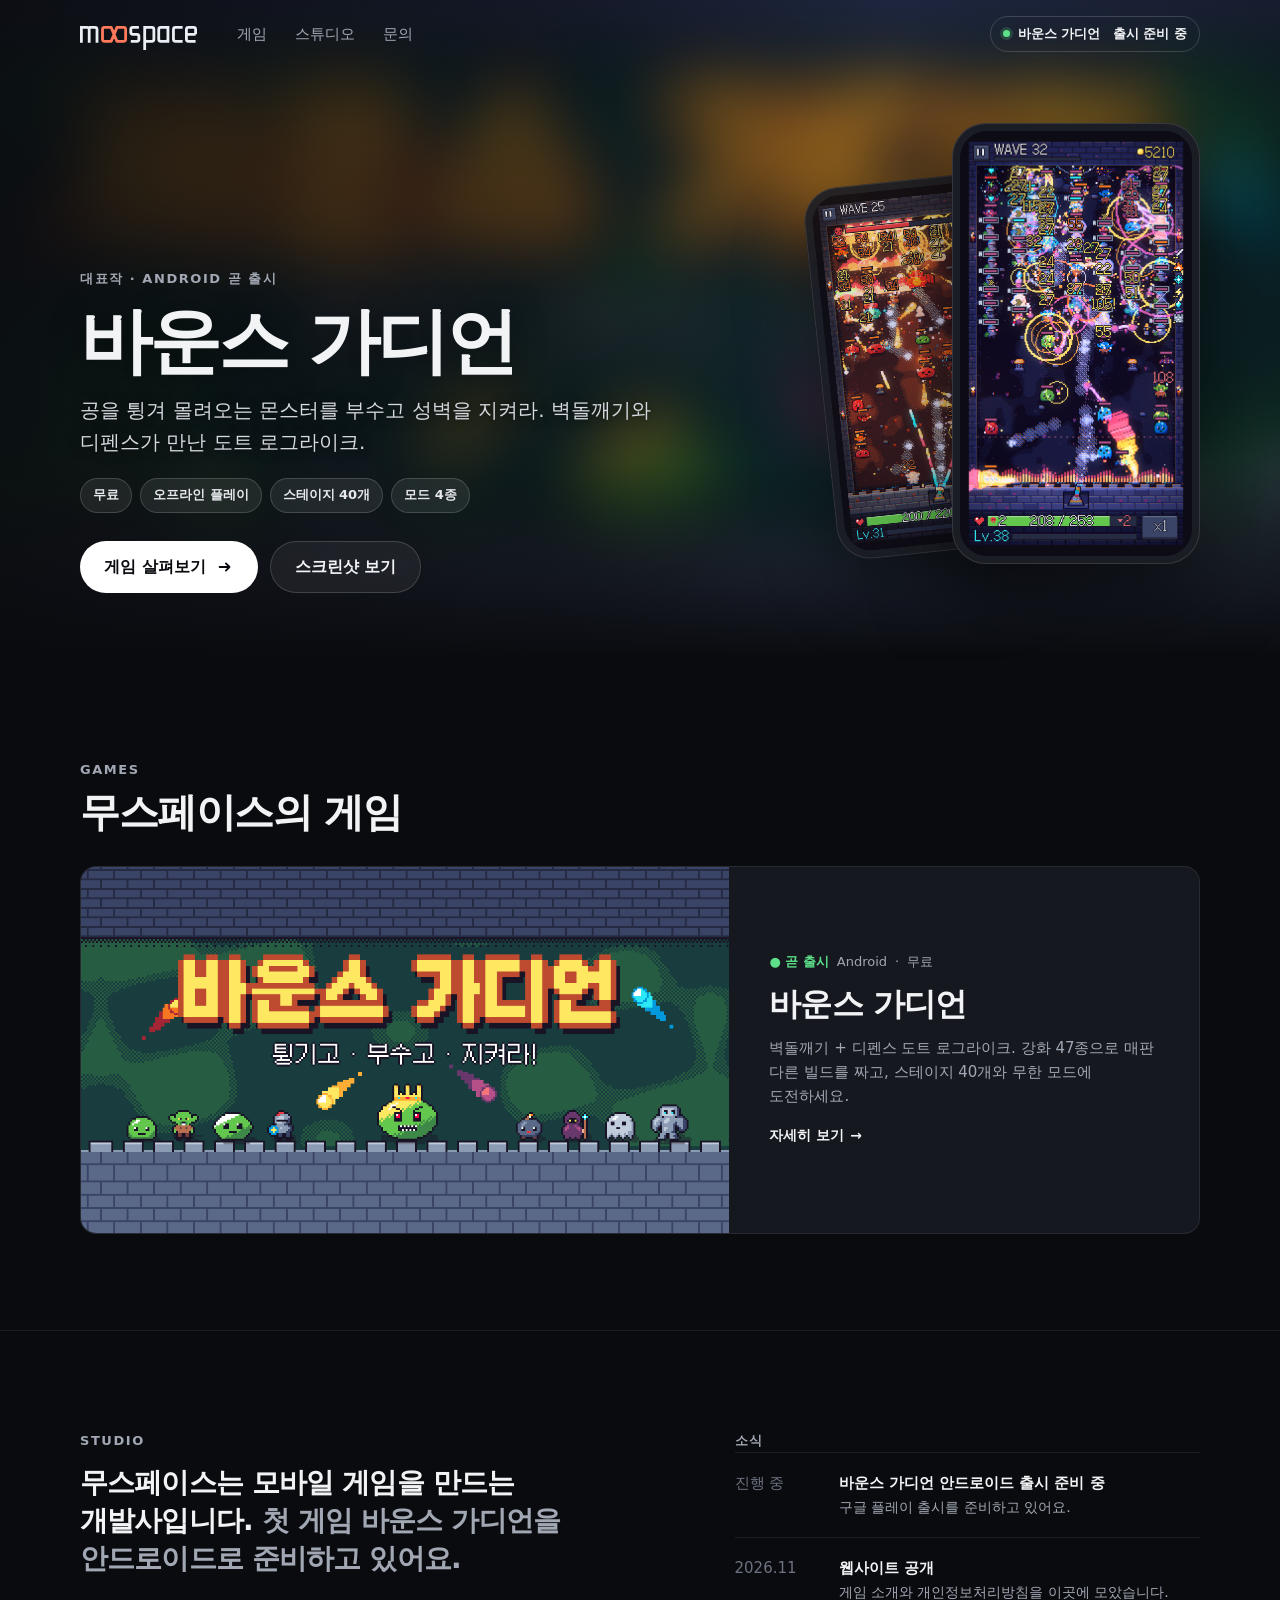
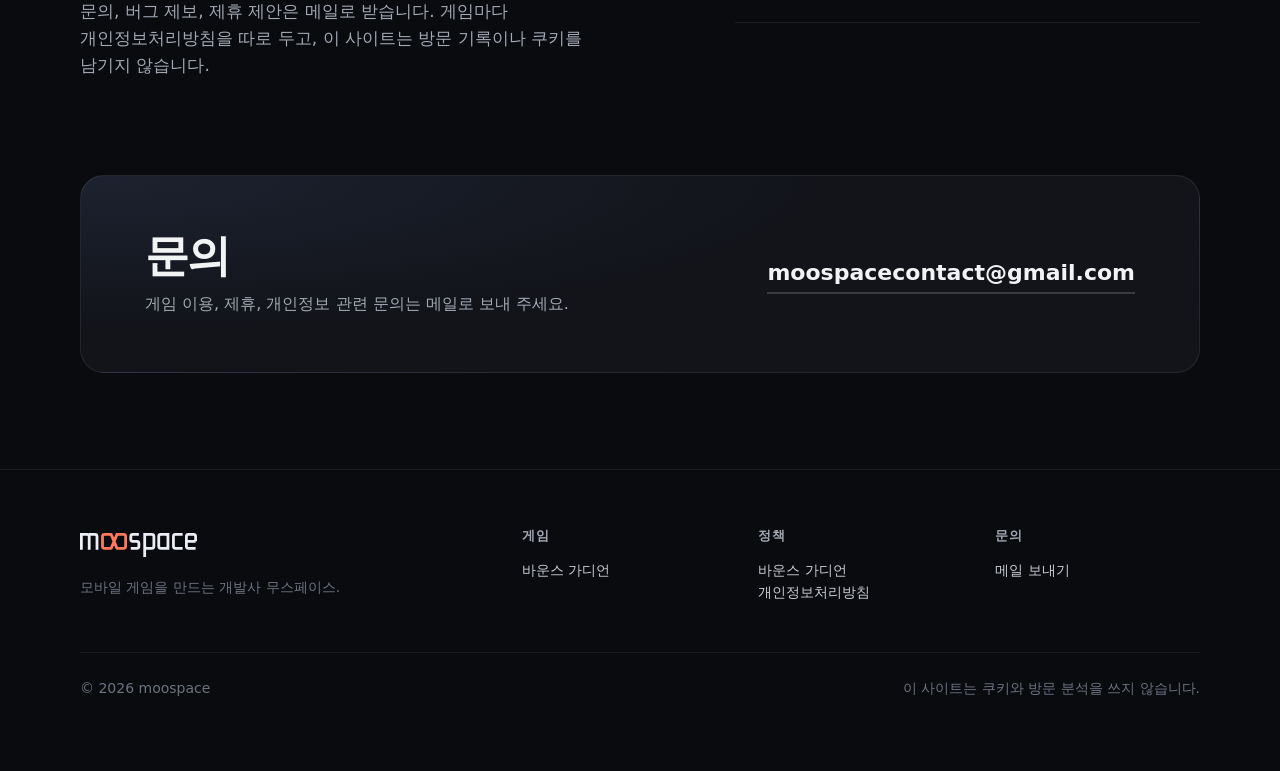
==== commit 09ed6b7b: "Studio logo: coral m∞space wordmark and theme-aware favicon" ====
--- a/index.html
+++ b/index.html
@@ -25,7 +25,7 @@
 <body>
 <header class="head">
   <div class="wrap">
-    <a class="mark" href="/"><svg viewBox="0 0 32 32" aria-hidden="true"><rect x="2" y="2" width="28" height="28" rx="9" fill="none" stroke="currentColor" stroke-width="2.5"/><circle cx="20" cy="12" r="4.5" fill="currentColor"/></svg>moospace</a>
+    <a class="mark" href="/"><img src="/assets/moospace-wordmark.svg" width="117" height="24" alt="moospace"></a>
     <nav class="nav" aria-label="사이트">
       <a href="#games">게임</a><a href="#studio">스튜디오</a><a href="#contact">문의</a>
     </nav>
@@ -106,7 +106,7 @@
   <div class="wrap">
     <div class="grid">
       <div class="brand-col">
-        <a class="mark" href="/"><svg viewBox="0 0 32 32" aria-hidden="true"><rect x="2" y="2" width="28" height="28" rx="9" fill="none" stroke="currentColor" stroke-width="2.5"/><circle cx="20" cy="12" r="4.5" fill="currentColor"/></svg>moospace</a>
+        <a class="mark" href="/"><img src="/assets/moospace-wordmark.svg" width="117" height="24" alt="moospace"></a>
         <p>모바일 게임을 만드는 개발사 무스페이스.</p>
       </div>
       <div><h4>게임</h4><ul><li><a href="/bounce-guardian/">바운스 가디언</a></li></ul></div>
--- a/assets/site.css
+++ b/assets/site.css
@@ -32,7 +32,7 @@
 .head.solid { position: sticky; top: 0; background: rgba(10, 11, 15, 0.82); -webkit-backdrop-filter: blur(14px) saturate(1.4); backdrop-filter: blur(14px) saturate(1.4); border-bottom: 1px solid var(--line); }
 .head .wrap { height: 68px; display: flex; align-items: center; gap: 24px; }
 .mark { display: inline-flex; align-items: center; gap: 10px; text-decoration: none; font-weight: 800; font-size: 18px; letter-spacing: -0.03em; }
-.mark svg { width: 26px; height: 26px; }
+.mark img { display: block; height: 24px; width: auto; margin-top: 7px; } /* the image box includes the p descender: this centres the x-height */
 .nav { display: none; gap: 28px; margin-left: 16px; font-size: 15px; }
 .nav a { color: var(--muted); text-decoration: none; transition: color .15s; }
 .nav a:hover { color: var(--text); }
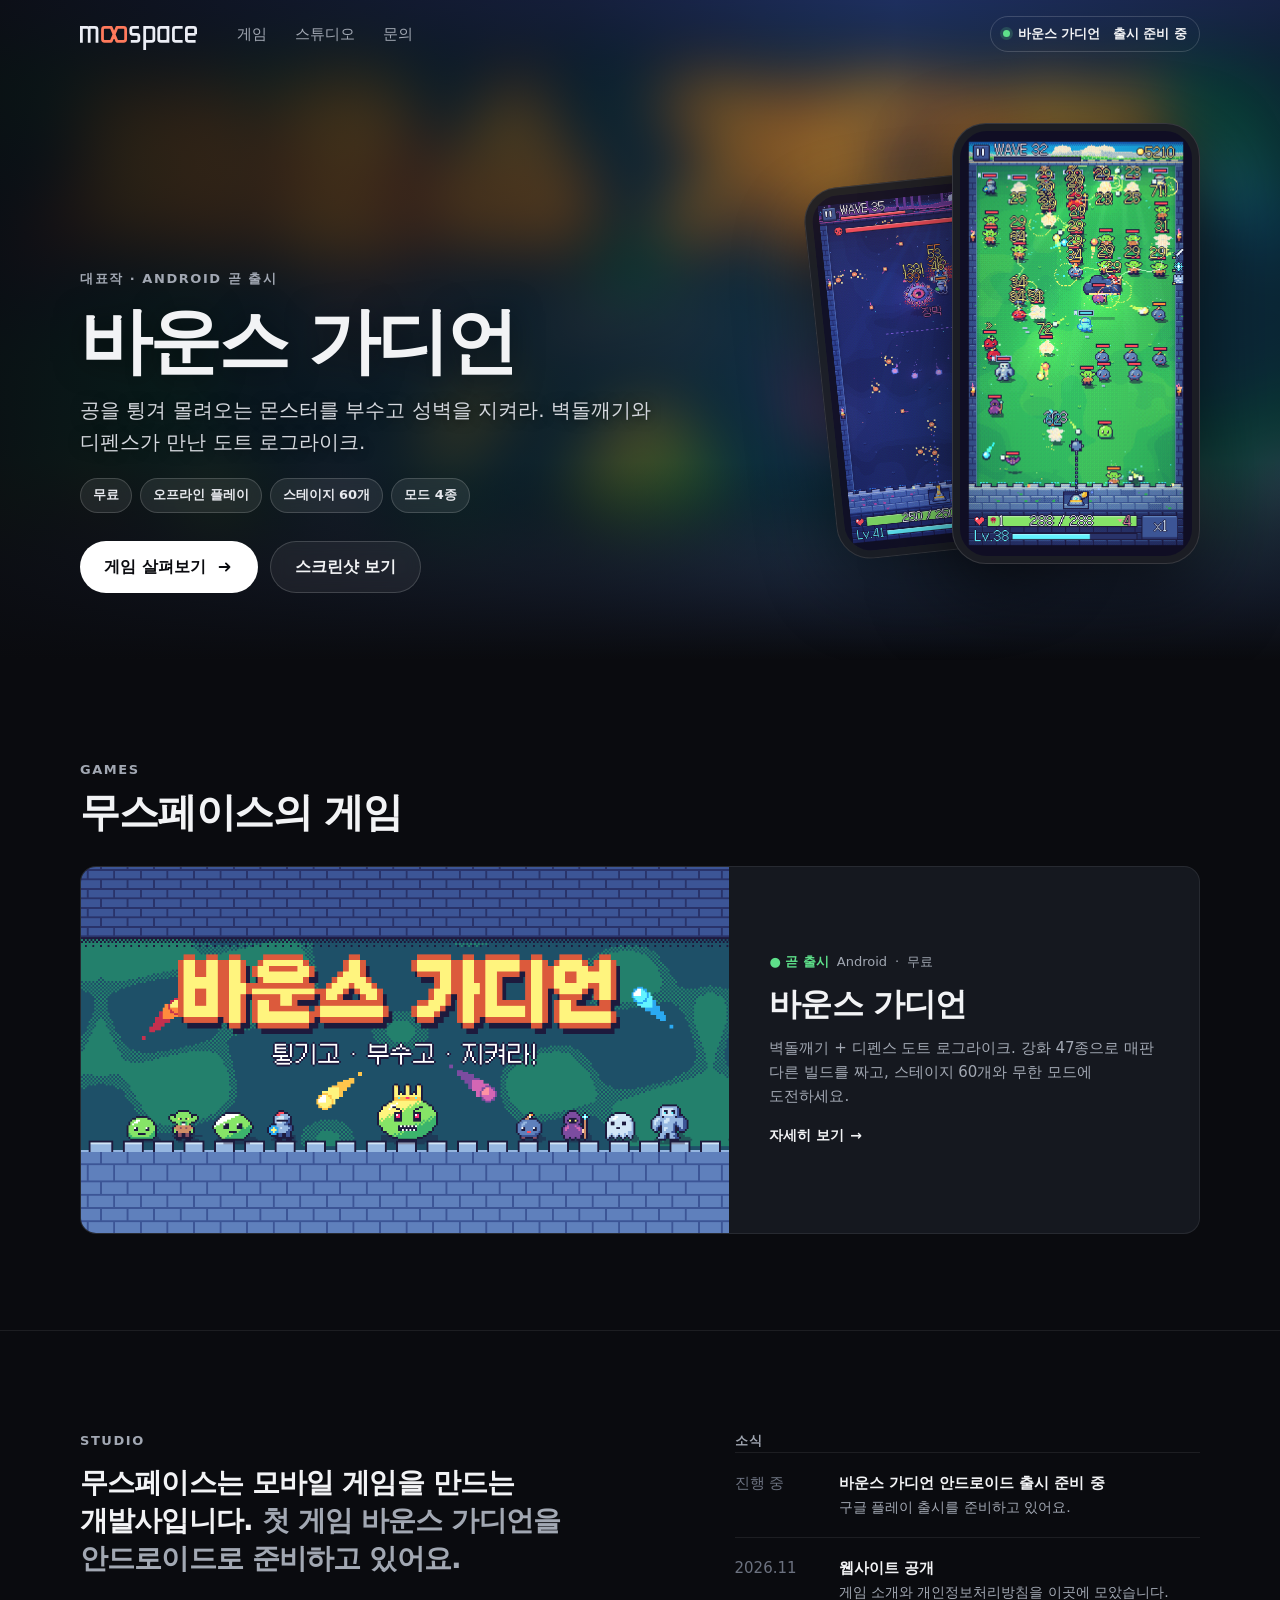
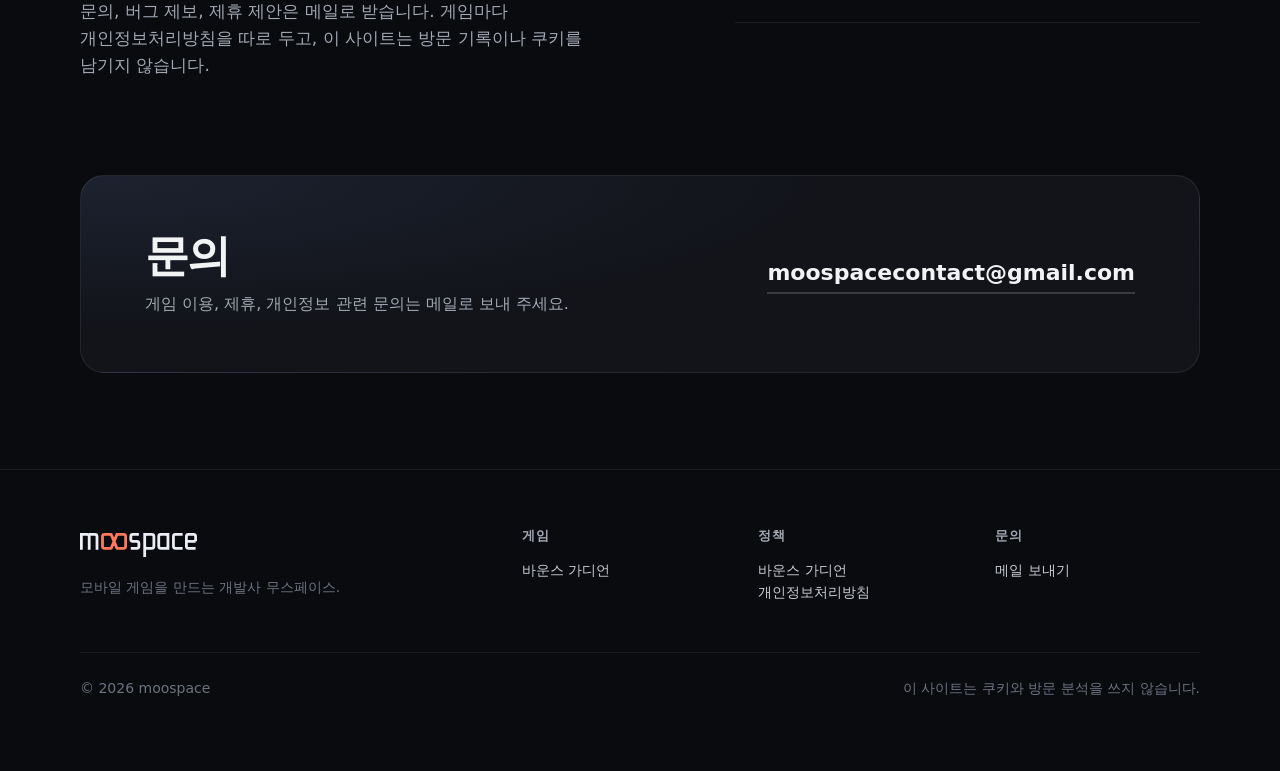
==== commit 304be91b: "Bounce Guardian page: new look screenshots and icon" ====
--- a/index.html
+++ b/index.html
@@ -42,7 +42,7 @@
         <span class="eyebrow">대표작 · Android 곧 출시</span>
         <h1 id="hero-title">바운스 가디언</h1>
         <p class="tag">공을 튕겨 몰려오는 몬스터를 부수고 성벽을 지켜라. 벽돌깨기와 디펜스가 만난 도트 로그라이크.</p>
-        <ul class="facts-inline"><li>무료</li><li>오프라인 플레이</li><li>스테이지 40개</li><li>모드 4종</li></ul>
+        <ul class="facts-inline"><li>무료</li><li>오프라인 플레이</li><li>스테이지 60개</li><li>모드 4종</li></ul>
         <div class="cta">
           <a class="btn primary" href="/bounce-guardian/">게임 살펴보기 <svg viewBox="0 0 20 20" aria-hidden="true"><path d="M4 10h11m-4-4 4 4-4 4" fill="none" stroke="currentColor" stroke-width="2" stroke-linecap="round" stroke-linejoin="round"/></svg></a>
           <a class="btn ghost" href="/bounce-guardian/#shots">스크린샷 보기</a>
@@ -69,7 +69,7 @@
           <div class="body">
             <div class="meta"><span class="status">● 곧 출시</span><span>Android</span><span>·</span><span>무료</span></div>
             <h3>바운스 가디언</h3>
-            <p>벽돌깨기 + 디펜스 도트 로그라이크. 강화 47종으로 매판 다른 빌드를 짜고, 스테이지 40개와 무한 모드에 도전하세요.</p>
+            <p>벽돌깨기 + 디펜스 도트 로그라이크. 강화 47종으로 매판 다른 빌드를 짜고, 스테이지 60개와 무한 모드에 도전하세요.</p>
             <span class="go">자세히 보기 <span>→</span></span>
           </div>
         </a>
